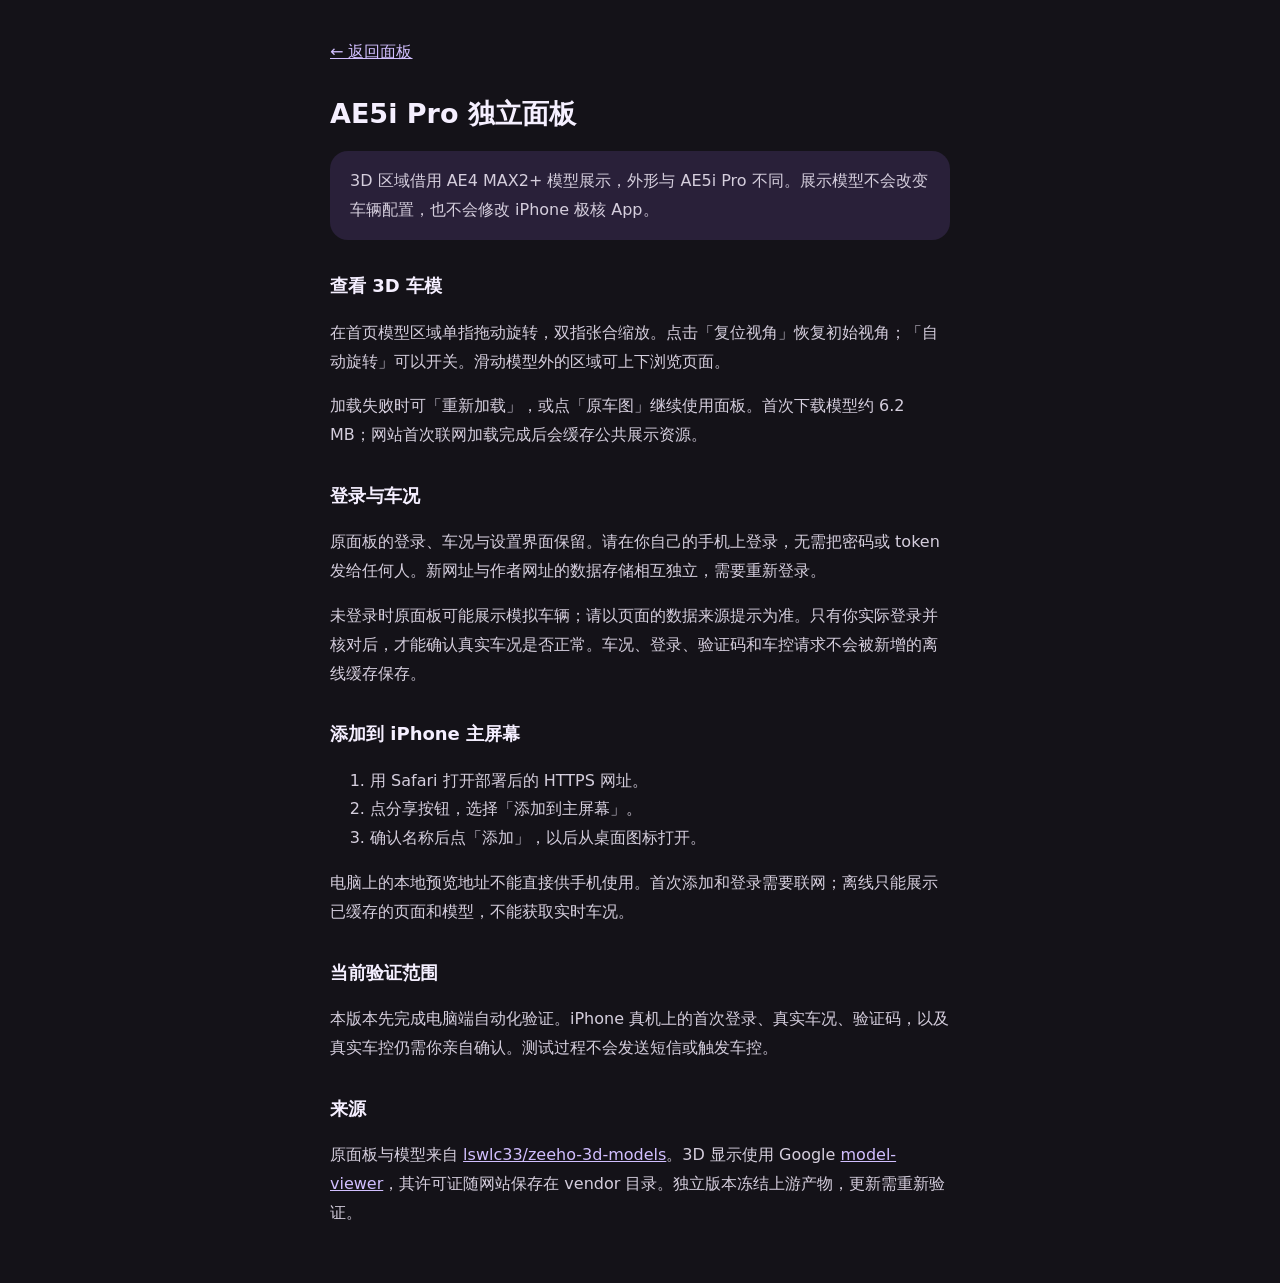
==== guide.html @ cab72ea7 "Publish AE5i Pro standalone dashboard with AE4 3D display" ====
<!doctype html>
<html lang="zh-CN"><head><meta charset="utf-8"><meta name="viewport" content="width=device-width,initial-scale=1,viewport-fit=cover"><meta name="color-scheme" content="light dark"><title>使用说明 · AE5i Pro 独立面板</title>
<style>body{margin:0;background:#141218;color:#f5efff;font:16px/1.8 system-ui,-apple-system,sans-serif}main{max-width:620px;margin:auto;padding:calc(28px + env(safe-area-inset-top)) 24px calc(40px + env(safe-area-inset-bottom))}h1{font-size:27px;line-height:1.4}h2{font-size:18px;margin-top:30px}a{color:#d2bfff}p,li{color:#d5cedd}.back{display:inline-block;padding:10px 0}.note{padding:16px 20px;border-radius:18px;background:#292039}code{overflow-wrap:anywhere}</style></head>
<body><main><a class="back" href="./">← 返回面板</a><h1>AE5i Pro 独立面板</h1>
<p class="note">3D 区域借用 AE4 MAX2+ 模型展示，外形与 AE5i Pro 不同。展示模型不会改变车辆配置，也不会修改 iPhone 极核 App。</p>
<h2>查看 3D 车模</h2><p>在首页模型区域单指拖动旋转，双指张合缩放。点击「复位视角」恢复初始视角；「自动旋转」可以开关。滑动模型外的区域可上下浏览页面。</p><p>加载失败时可「重新加载」，或点「原车图」继续使用面板。首次下载模型约 6.2 MB；网站首次联网加载完成后会缓存公共展示资源。</p>
<h2>登录与车况</h2><p>原面板的登录、车况与设置界面保留。请在你自己的手机上登录，无需把密码或 token 发给任何人。新网址与作者网址的数据存储相互独立，需要重新登录。</p><p>未登录时原面板可能展示模拟车辆；请以页面的数据来源提示为准。只有你实际登录并核对后，才能确认真实车况是否正常。车况、登录、验证码和车控请求不会被新增的离线缓存保存。</p>
<h2>添加到 iPhone 主屏幕</h2><ol><li>用 Safari 打开部署后的 HTTPS 网址。</li><li>点分享按钮，选择「添加到主屏幕」。</li><li>确认名称后点「添加」，以后从桌面图标打开。</li></ol><p>电脑上的本地预览地址不能直接供手机使用。首次添加和登录需要联网；离线只能展示已缓存的页面和模型，不能获取实时车况。</p>
<h2>当前验证范围</h2><p>本版本先完成电脑端自动化验证。iPhone 真机上的首次登录、真实车况、验证码，以及真实车控仍需你亲自确认。测试过程不会发送短信或触发车控。</p>
<h2>来源</h2><p>原面板与模型来自 <a href="https://github.com/lswlc33/zeeho-3d-models" target="_blank" rel="noopener">lswlc33/zeeho-3d-models</a>。3D 显示使用 Google <a href="https://modelviewer.dev/" target="_blank" rel="noopener">model-viewer</a>，其许可证随网站保存在 vendor 目录。独立版本冻结上游产物，更新需重新验证。</p>
</main></body></html>
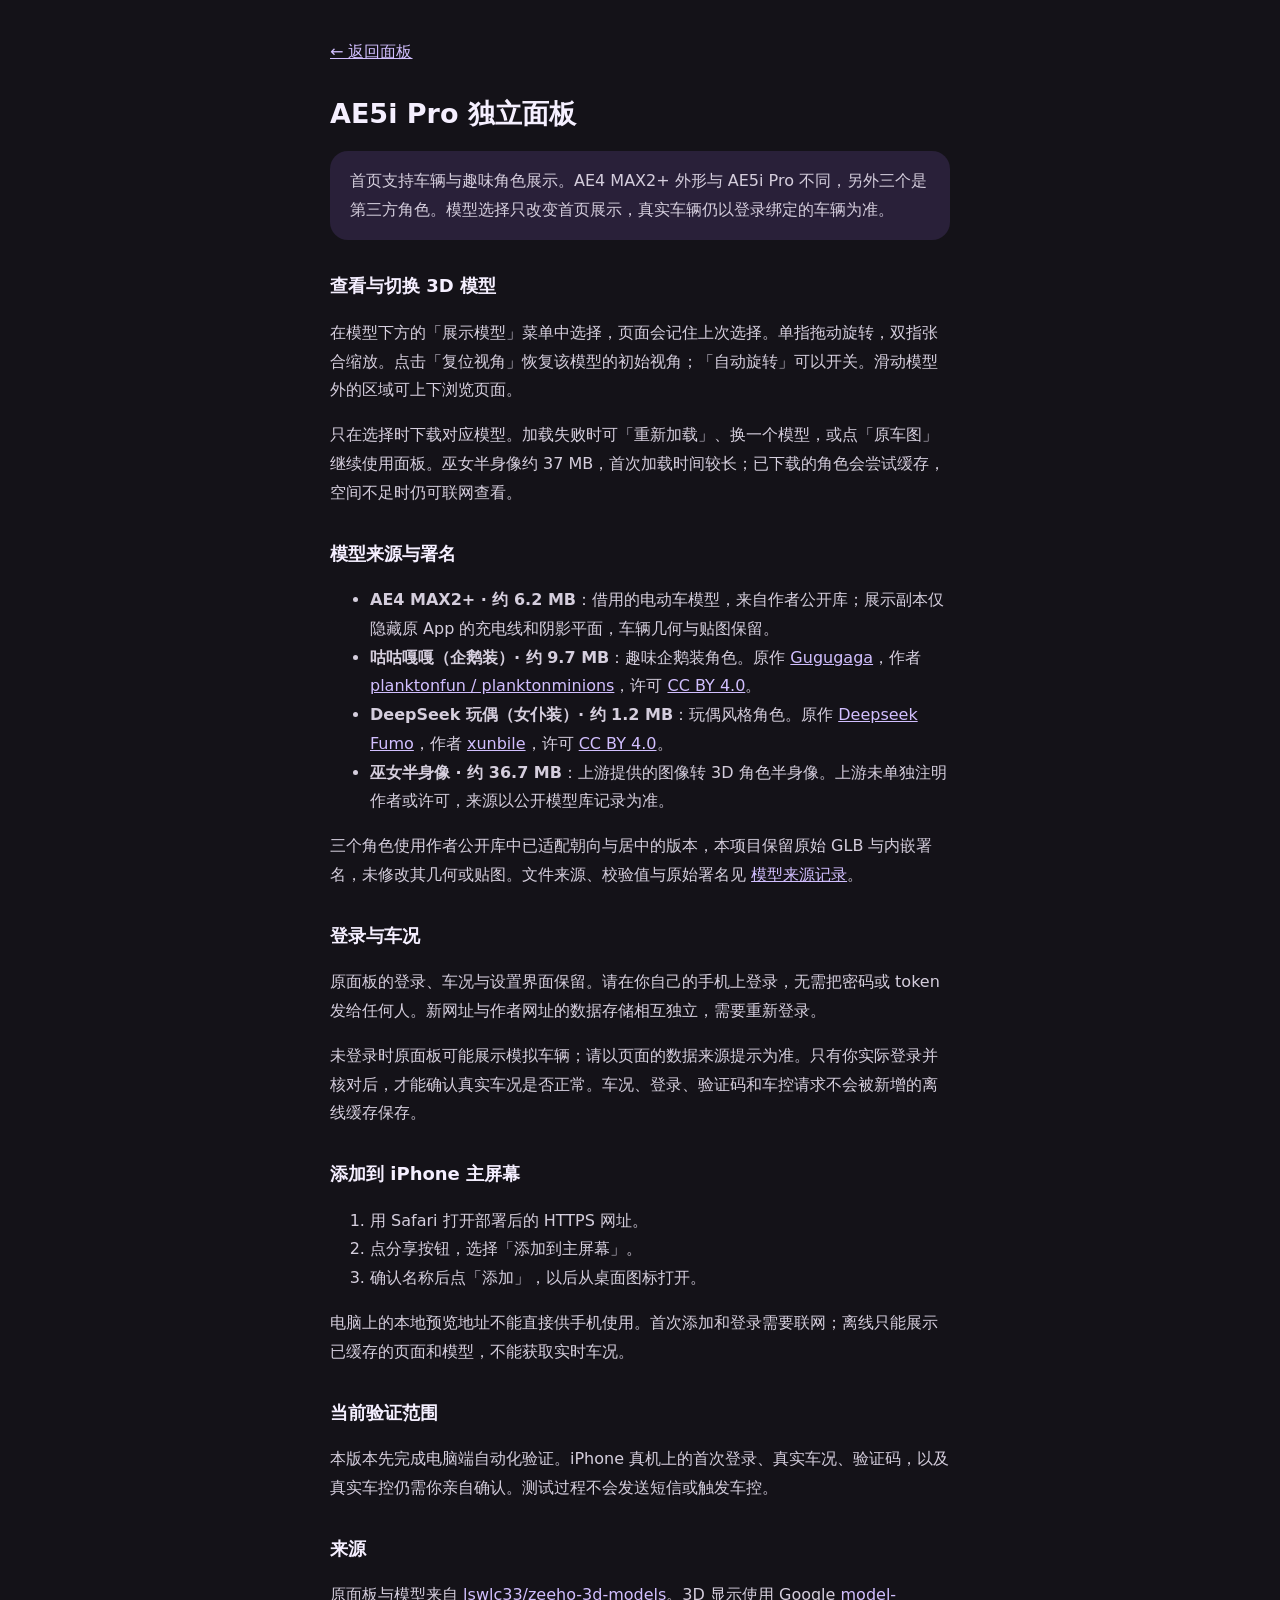
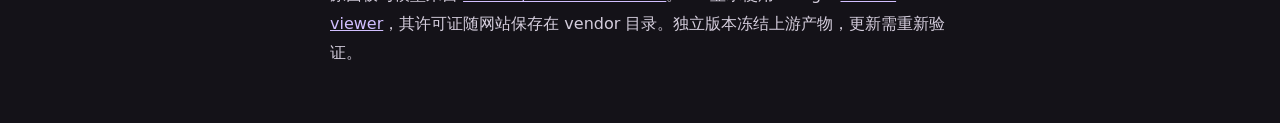
==== commit 6e94a030: "Add selectable character models with attribution and on-demand loading" ====
--- a/guide.html
+++ b/guide.html
@@ -2,8 +2,14 @@
 <html lang="zh-CN"><head><meta charset="utf-8"><meta name="viewport" content="width=device-width,initial-scale=1,viewport-fit=cover"><meta name="color-scheme" content="light dark"><title>使用说明 · AE5i Pro 独立面板</title>
 <style>body{margin:0;background:#141218;color:#f5efff;font:16px/1.8 system-ui,-apple-system,sans-serif}main{max-width:620px;margin:auto;padding:calc(28px + env(safe-area-inset-top)) 24px calc(40px + env(safe-area-inset-bottom))}h1{font-size:27px;line-height:1.4}h2{font-size:18px;margin-top:30px}a{color:#d2bfff}p,li{color:#d5cedd}.back{display:inline-block;padding:10px 0}.note{padding:16px 20px;border-radius:18px;background:#292039}code{overflow-wrap:anywhere}</style></head>
 <body><main><a class="back" href="./">← 返回面板</a><h1>AE5i Pro 独立面板</h1>
-<p class="note">3D 区域借用 AE4 MAX2+ 模型展示，外形与 AE5i Pro 不同。展示模型不会改变车辆配置，也不会修改 iPhone 极核 App。</p>
-<h2>查看 3D 车模</h2><p>在首页模型区域单指拖动旋转，双指张合缩放。点击「复位视角」恢复初始视角；「自动旋转」可以开关。滑动模型外的区域可上下浏览页面。</p><p>加载失败时可「重新加载」，或点「原车图」继续使用面板。首次下载模型约 6.2 MB；网站首次联网加载完成后会缓存公共展示资源。</p>
+<p class="note">首页支持车辆与趣味角色展示。AE4 MAX2+ 外形与 AE5i Pro 不同，另外三个是第三方角色。模型选择只改变首页展示，真实车辆仍以登录绑定的车辆为准。</p>
+<h2>查看与切换 3D 模型</h2><p>在模型下方的「展示模型」菜单中选择，页面会记住上次选择。单指拖动旋转，双指张合缩放。点击「复位视角」恢复该模型的初始视角；「自动旋转」可以开关。滑动模型外的区域可上下浏览页面。</p><p>只在选择时下载对应模型。加载失败时可「重新加载」、换一个模型，或点「原车图」继续使用面板。巫女半身像约 37 MB，首次加载时间较长；已下载的角色会尝试缓存，空间不足时仍可联网查看。</p>
+<h2 id="models">模型来源与署名</h2><ul>
+<li><strong>AE4 MAX2+ · 约 6.2 MB</strong>：借用的电动车模型，来自作者公开库；展示副本仅隐藏原 App 的充电线和阴影平面，车辆几何与贴图保留。</li>
+<li><strong>咕咕嘎嘎（企鹅装）· 约 9.7 MB</strong>：趣味企鹅装角色。原作 <a href="https://sketchfab.com/3d-models/gugugaga-fa1d5c98a98f40f080796e54929b9889">Gugugaga</a>，作者 <a href="https://sketchfab.com/planktonminions">planktonfun / planktonminions</a>，许可 <a href="https://creativecommons.org/licenses/by/4.0/">CC BY 4.0</a>。</li>
+<li><strong>DeepSeek 玩偶（女仆装）· 约 1.2 MB</strong>：玩偶风格角色。原作 <a href="https://sketchfab.com/3d-models/deepseek-fumo-4da1c304ea11410b97f0f727dd51aca9">Deepseek Fumo</a>，作者 <a href="https://sketchfab.com/xunbile">xunbile</a>，许可 <a href="https://creativecommons.org/licenses/by/4.0/">CC BY 4.0</a>。</li>
+<li><strong>巫女半身像 · 约 36.7 MB</strong>：上游提供的图像转 3D 角色半身像。上游未单独注明作者或许可，来源以公开模型库记录为准。</li>
+</ul><p>三个角色使用作者公开库中已适配朝向与居中的版本，本项目保留原始 GLB 与内嵌署名，未修改其几何或贴图。文件来源、校验值与原始署名见 <a href="models/model-sources.json">模型来源记录</a>。</p>
 <h2>登录与车况</h2><p>原面板的登录、车况与设置界面保留。请在你自己的手机上登录，无需把密码或 token 发给任何人。新网址与作者网址的数据存储相互独立，需要重新登录。</p><p>未登录时原面板可能展示模拟车辆；请以页面的数据来源提示为准。只有你实际登录并核对后，才能确认真实车况是否正常。车况、登录、验证码和车控请求不会被新增的离线缓存保存。</p>
 <h2>添加到 iPhone 主屏幕</h2><ol><li>用 Safari 打开部署后的 HTTPS 网址。</li><li>点分享按钮，选择「添加到主屏幕」。</li><li>确认名称后点「添加」，以后从桌面图标打开。</li></ol><p>电脑上的本地预览地址不能直接供手机使用。首次添加和登录需要联网；离线只能展示已缓存的页面和模型，不能获取实时车况。</p>
 <h2>当前验证范围</h2><p>本版本先完成电脑端自动化验证。iPhone 真机上的首次登录、真实车况、验证码，以及真实车控仍需你亲自确认。测试过程不会发送短信或触发车控。</p>
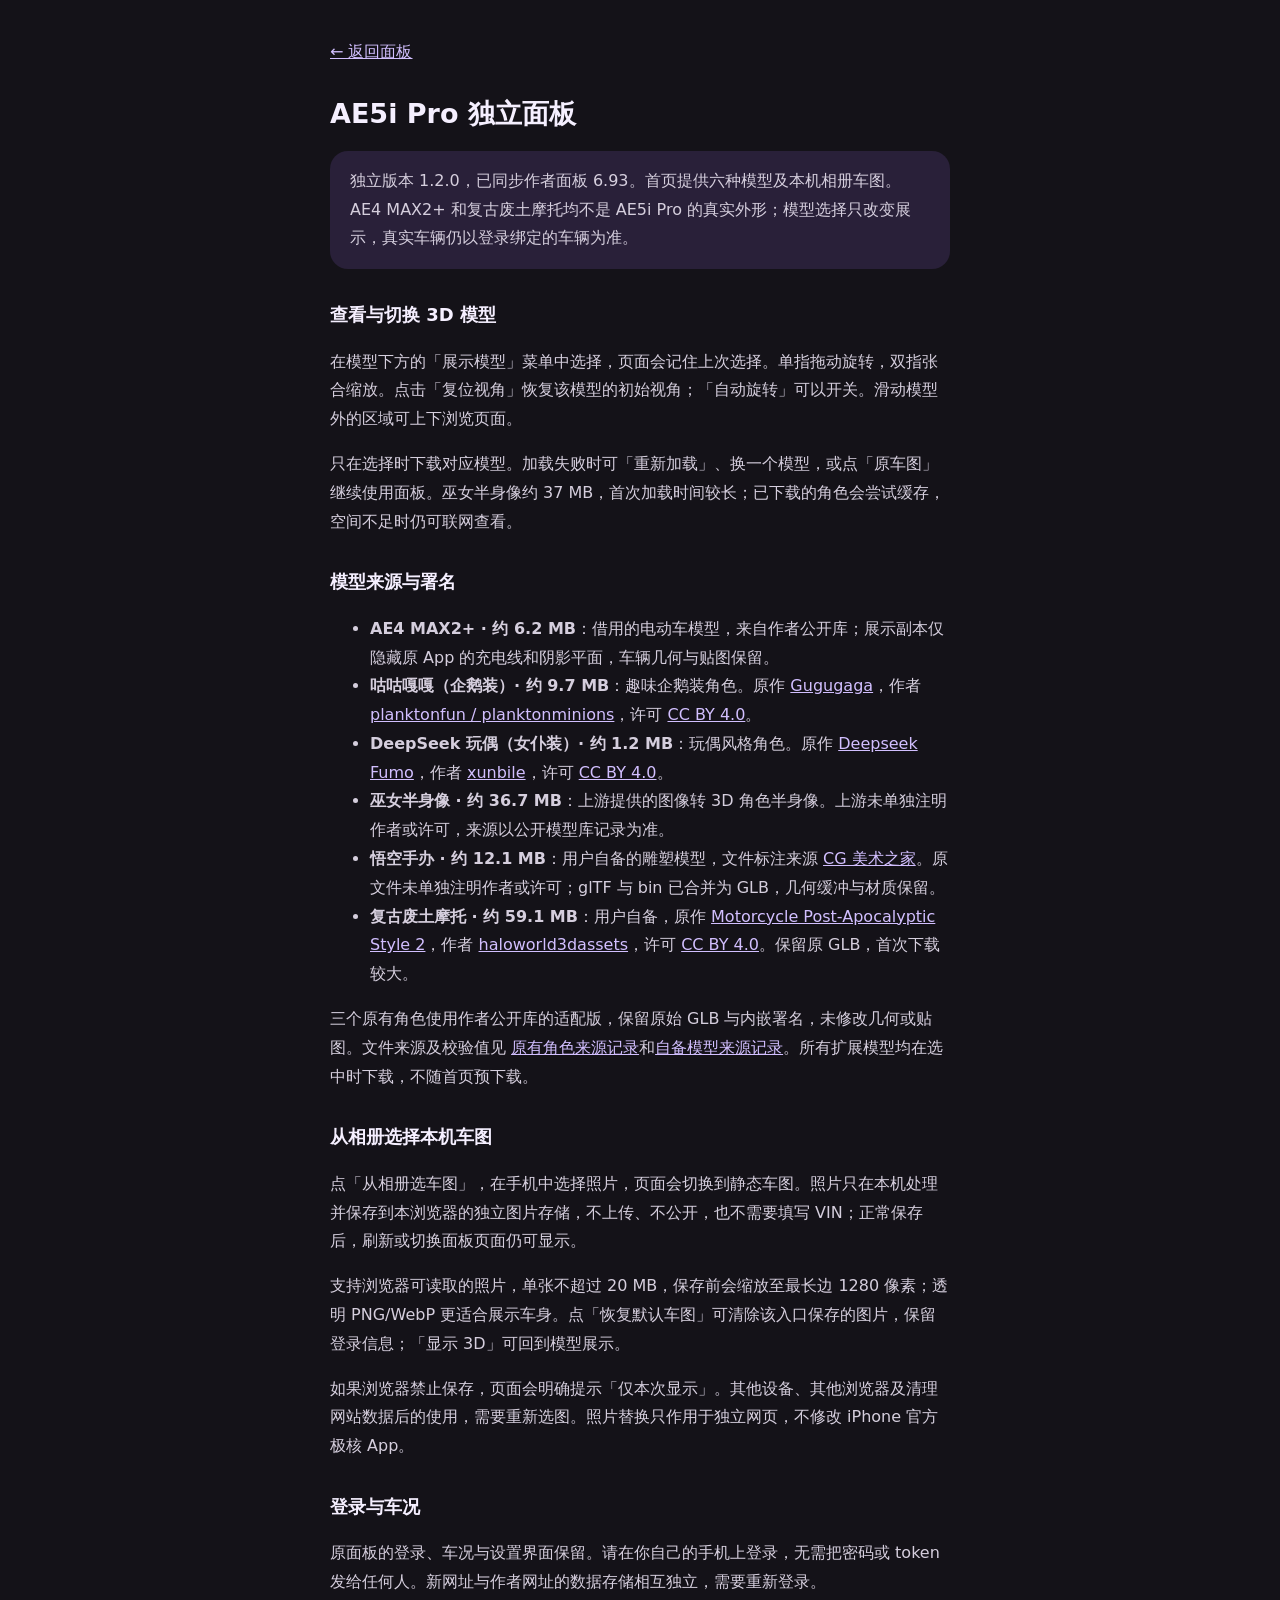
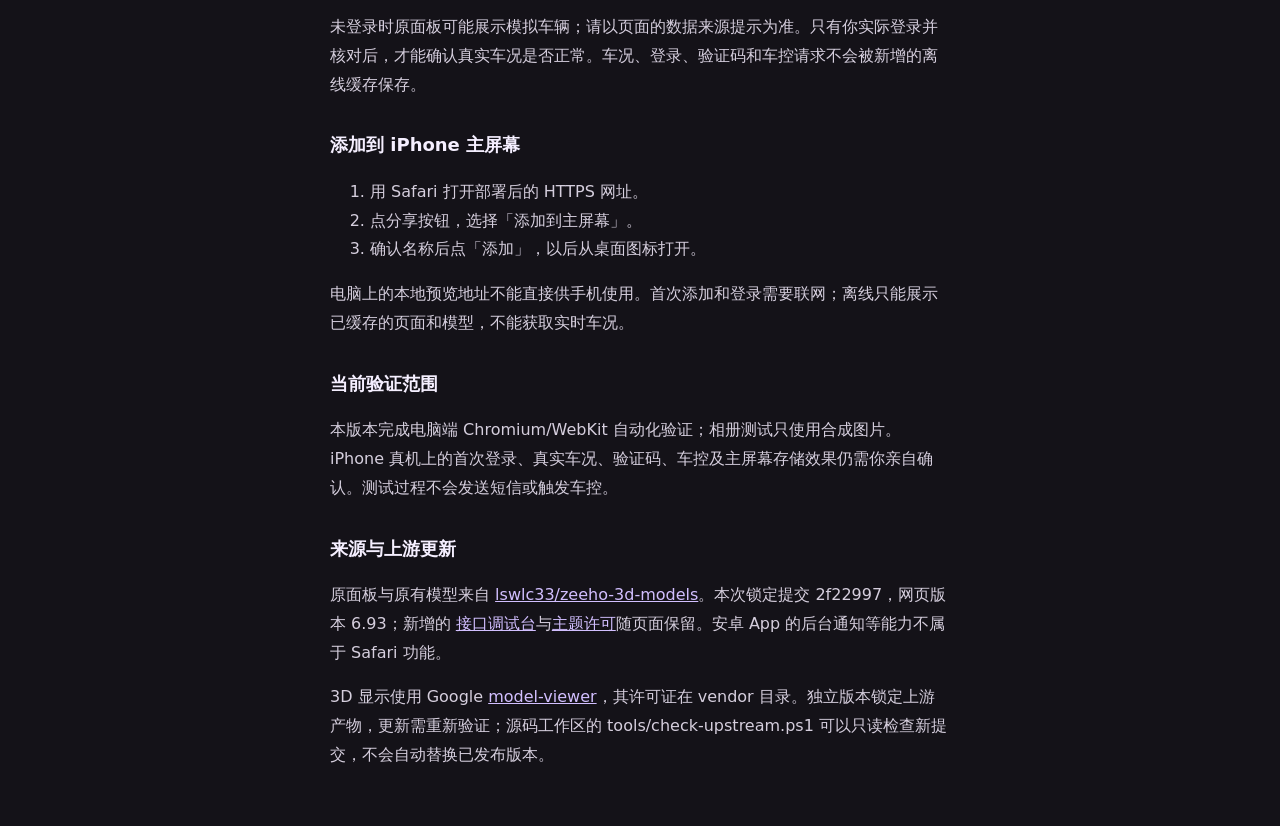
==== commit e63f2c62: "Sync upstream panel 6.93 and add private local photos and user models" ====
--- a/guide.html
+++ b/guide.html
@@ -2,16 +2,19 @@
 <html lang="zh-CN"><head><meta charset="utf-8"><meta name="viewport" content="width=device-width,initial-scale=1,viewport-fit=cover"><meta name="color-scheme" content="light dark"><title>使用说明 · AE5i Pro 独立面板</title>
 <style>body{margin:0;background:#141218;color:#f5efff;font:16px/1.8 system-ui,-apple-system,sans-serif}main{max-width:620px;margin:auto;padding:calc(28px + env(safe-area-inset-top)) 24px calc(40px + env(safe-area-inset-bottom))}h1{font-size:27px;line-height:1.4}h2{font-size:18px;margin-top:30px}a{color:#d2bfff}p,li{color:#d5cedd}.back{display:inline-block;padding:10px 0}.note{padding:16px 20px;border-radius:18px;background:#292039}code{overflow-wrap:anywhere}</style></head>
 <body><main><a class="back" href="./">← 返回面板</a><h1>AE5i Pro 独立面板</h1>
-<p class="note">首页支持车辆与趣味角色展示。AE4 MAX2+ 外形与 AE5i Pro 不同，另外三个是第三方角色。模型选择只改变首页展示，真实车辆仍以登录绑定的车辆为准。</p>
+<p class="note">独立版本 1.2.0，已同步作者面板 6.93。首页提供六种模型及本机相册车图。AE4 MAX2+ 和复古废土摩托均不是 AE5i Pro 的真实外形；模型选择只改变展示，真实车辆仍以登录绑定的车辆为准。</p>
 <h2>查看与切换 3D 模型</h2><p>在模型下方的「展示模型」菜单中选择，页面会记住上次选择。单指拖动旋转，双指张合缩放。点击「复位视角」恢复该模型的初始视角；「自动旋转」可以开关。滑动模型外的区域可上下浏览页面。</p><p>只在选择时下载对应模型。加载失败时可「重新加载」、换一个模型，或点「原车图」继续使用面板。巫女半身像约 37 MB，首次加载时间较长；已下载的角色会尝试缓存，空间不足时仍可联网查看。</p>
 <h2 id="models">模型来源与署名</h2><ul>
 <li><strong>AE4 MAX2+ · 约 6.2 MB</strong>：借用的电动车模型，来自作者公开库；展示副本仅隐藏原 App 的充电线和阴影平面，车辆几何与贴图保留。</li>
 <li><strong>咕咕嘎嘎（企鹅装）· 约 9.7 MB</strong>：趣味企鹅装角色。原作 <a href="https://sketchfab.com/3d-models/gugugaga-fa1d5c98a98f40f080796e54929b9889">Gugugaga</a>，作者 <a href="https://sketchfab.com/planktonminions">planktonfun / planktonminions</a>，许可 <a href="https://creativecommons.org/licenses/by/4.0/">CC BY 4.0</a>。</li>
 <li><strong>DeepSeek 玩偶（女仆装）· 约 1.2 MB</strong>：玩偶风格角色。原作 <a href="https://sketchfab.com/3d-models/deepseek-fumo-4da1c304ea11410b97f0f727dd51aca9">Deepseek Fumo</a>，作者 <a href="https://sketchfab.com/xunbile">xunbile</a>，许可 <a href="https://creativecommons.org/licenses/by/4.0/">CC BY 4.0</a>。</li>
 <li><strong>巫女半身像 · 约 36.7 MB</strong>：上游提供的图像转 3D 角色半身像。上游未单独注明作者或许可，来源以公开模型库记录为准。</li>
-</ul><p>三个角色使用作者公开库中已适配朝向与居中的版本，本项目保留原始 GLB 与内嵌署名，未修改其几何或贴图。文件来源、校验值与原始署名见 <a href="models/model-sources.json">模型来源记录</a>。</p>
+<li><strong>悟空手办 · 约 12.1 MB</strong>：用户自备的雕塑模型，文件标注来源 <a href="https://www.cgmszj.com/model/101571.html">CG 美术之家</a>。原文件未单独注明作者或许可；glTF 与 bin 已合并为 GLB，几何缓冲与材质保留。</li>
+<li><strong>复古废土摩托 · 约 59.1 MB</strong>：用户自备，原作 <a href="https://sketchfab.com/3d-models/motorcycle-post-apocalyptic-style-2-40ef38871db943a288a8d4bf30dd8c79">Motorcycle Post-Apocalyptic Style 2</a>，作者 <a href="https://sketchfab.com/haloworld3dassets">haloworld3dassets</a>，许可 <a href="https://creativecommons.org/licenses/by/4.0/">CC BY 4.0</a>。保留原 GLB，首次下载较大。</li>
+</ul><p>三个原有角色使用作者公开库的适配版，保留原始 GLB 与内嵌署名，未修改几何或贴图。文件来源及校验值见 <a href="models/model-sources.json">原有角色来源记录</a>和<a href="models/user-model-sources.json">自备模型来源记录</a>。所有扩展模型均在选中时下载，不随首页预下载。</p>
+<h2 id="photos">从相册选择本机车图</h2><p>点「从相册选车图」，在手机中选择照片，页面会切换到静态车图。照片只在本机处理并保存到本浏览器的独立图片存储，不上传、不公开，也不需要填写 VIN；正常保存后，刷新或切换面板页面仍可显示。</p><p>支持浏览器可读取的照片，单张不超过 20 MB，保存前会缩放至最长边 1280 像素；透明 PNG/WebP 更适合展示车身。点「恢复默认车图」可清除该入口保存的图片，保留登录信息；「显示 3D」可回到模型展示。</p><p>如果浏览器禁止保存，页面会明确提示「仅本次显示」。其他设备、其他浏览器及清理网站数据后的使用，需要重新选图。照片替换只作用于独立网页，不修改 iPhone 官方极核 App。</p>
 <h2>登录与车况</h2><p>原面板的登录、车况与设置界面保留。请在你自己的手机上登录，无需把密码或 token 发给任何人。新网址与作者网址的数据存储相互独立，需要重新登录。</p><p>未登录时原面板可能展示模拟车辆；请以页面的数据来源提示为准。只有你实际登录并核对后，才能确认真实车况是否正常。车况、登录、验证码和车控请求不会被新增的离线缓存保存。</p>
 <h2>添加到 iPhone 主屏幕</h2><ol><li>用 Safari 打开部署后的 HTTPS 网址。</li><li>点分享按钮，选择「添加到主屏幕」。</li><li>确认名称后点「添加」，以后从桌面图标打开。</li></ol><p>电脑上的本地预览地址不能直接供手机使用。首次添加和登录需要联网；离线只能展示已缓存的页面和模型，不能获取实时车况。</p>
-<h2>当前验证范围</h2><p>本版本先完成电脑端自动化验证。iPhone 真机上的首次登录、真实车况、验证码，以及真实车控仍需你亲自确认。测试过程不会发送短信或触发车控。</p>
-<h2>来源</h2><p>原面板与模型来自 <a href="https://github.com/lswlc33/zeeho-3d-models" target="_blank" rel="noopener">lswlc33/zeeho-3d-models</a>。3D 显示使用 Google <a href="https://modelviewer.dev/" target="_blank" rel="noopener">model-viewer</a>，其许可证随网站保存在 vendor 目录。独立版本冻结上游产物，更新需重新验证。</p>
+<h2>当前验证范围</h2><p>本版本完成电脑端 Chromium/WebKit 自动化验证；相册测试只使用合成图片。iPhone 真机上的首次登录、真实车况、验证码、车控及主屏幕存储效果仍需你亲自确认。测试过程不会发送短信或触发车控。</p>
+<h2>来源与上游更新</h2><p>原面板与原有模型来自 <a href="https://github.com/lswlc33/zeeho-3d-models" target="_blank" rel="noopener">lswlc33/zeeho-3d-models</a>。本次锁定提交 2f22997，网页版本 6.93；新增的 <a href="api.html">接口调试台</a>与<a href="theme.LICENSE.txt">主题许可</a>随页面保留。安卓 App 的后台通知等能力不属于 Safari 功能。</p><p>3D 显示使用 Google <a href="https://modelviewer.dev/" target="_blank" rel="noopener">model-viewer</a>，其许可证在 vendor 目录。独立版本锁定上游产物，更新需重新验证；源码工作区的 tools/check-upstream.ps1 可以只读检查新提交，不会自动替换已发布版本。</p>
 </main></body></html>
